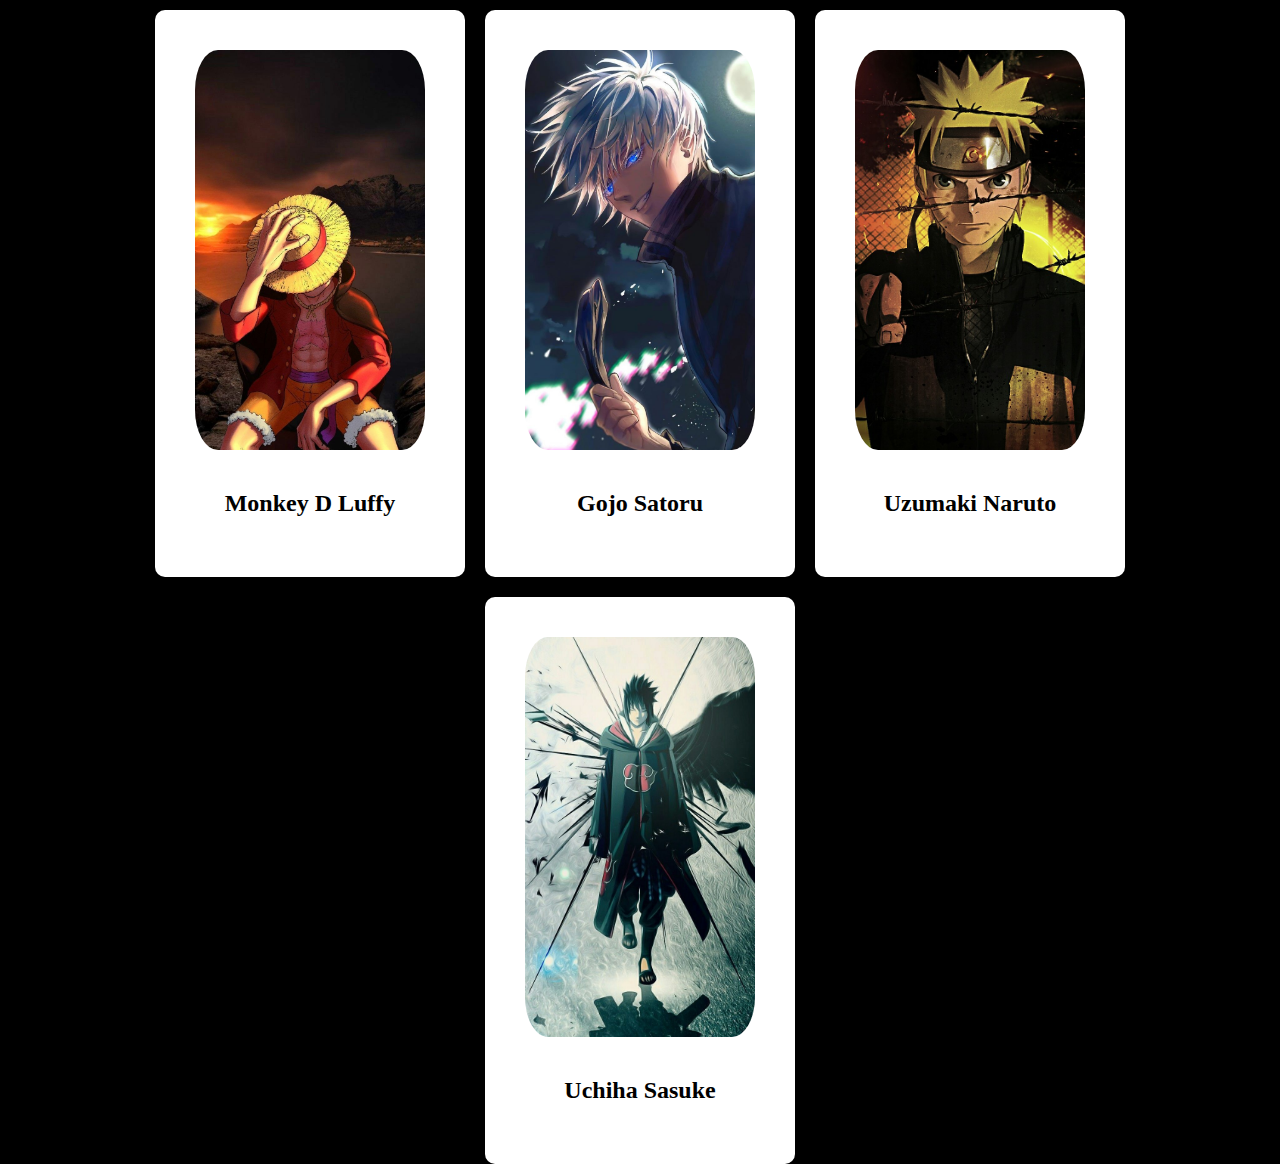
==== images.html @ 6bc8d64e "Add files via upload" ====
<!DOCTYPE html>
<!DOCTYPE html>
<html lang="en">
<head>
    <title>Document</title>
</head>
<style>
    body{
        display: flex;
        flex-wrap: wrap;
        align-items: center;
        justify-content: center;
        height: 100vh;
        margin: 0;
        background-color: black;
        background-size: cover;
        overflow: auto;
    }
    .canvas{
        display: grid;
        flex-direction: column;
        align-items: center;
        justify-content: center;
        background-color: white;
        padding: 40px;
        margin: 10px;
        border-radius: 10px;
        text-align: center;
        max-width: 250px;
    }
    img{
        margin-bottom: 20px;
        border-radius: 10%;
        width: 230px;
        height: 400px;
        object-fit: cover;
    }
</style>
<body>
    <div class="canvas">
        <img src="/Assets/152c0f113f0b5a7456689e70b4f92ca6.jpg" alt="Luffy">
        <div>
            <h2>Monkey D Luffy</h2>
        </div>
    </div>
    <div class="canvas">
        <img src="/Assets/3d7a62064b24d452e0029fc6699378f5.jpg" alt="Gojo">
        <div>
            <h2>Gojo Satoru</h2>
        </div>
    </div>
    <div class="canvas">
        <img src="/Assets/IMG-2eiaxp9m.jpg" alt="Naruto">
        <div>
            <h2>Uzumaki Naruto</h2>
        </div>
    </div>
    <div class="canvas">
        <img src="/Assets/IMG-p9ei78a2.jpg" alt="Sasuke">
        <div>
            <h2>Uchiha Sasuke</h2>
        </div>
    </div>
</body>
</html>
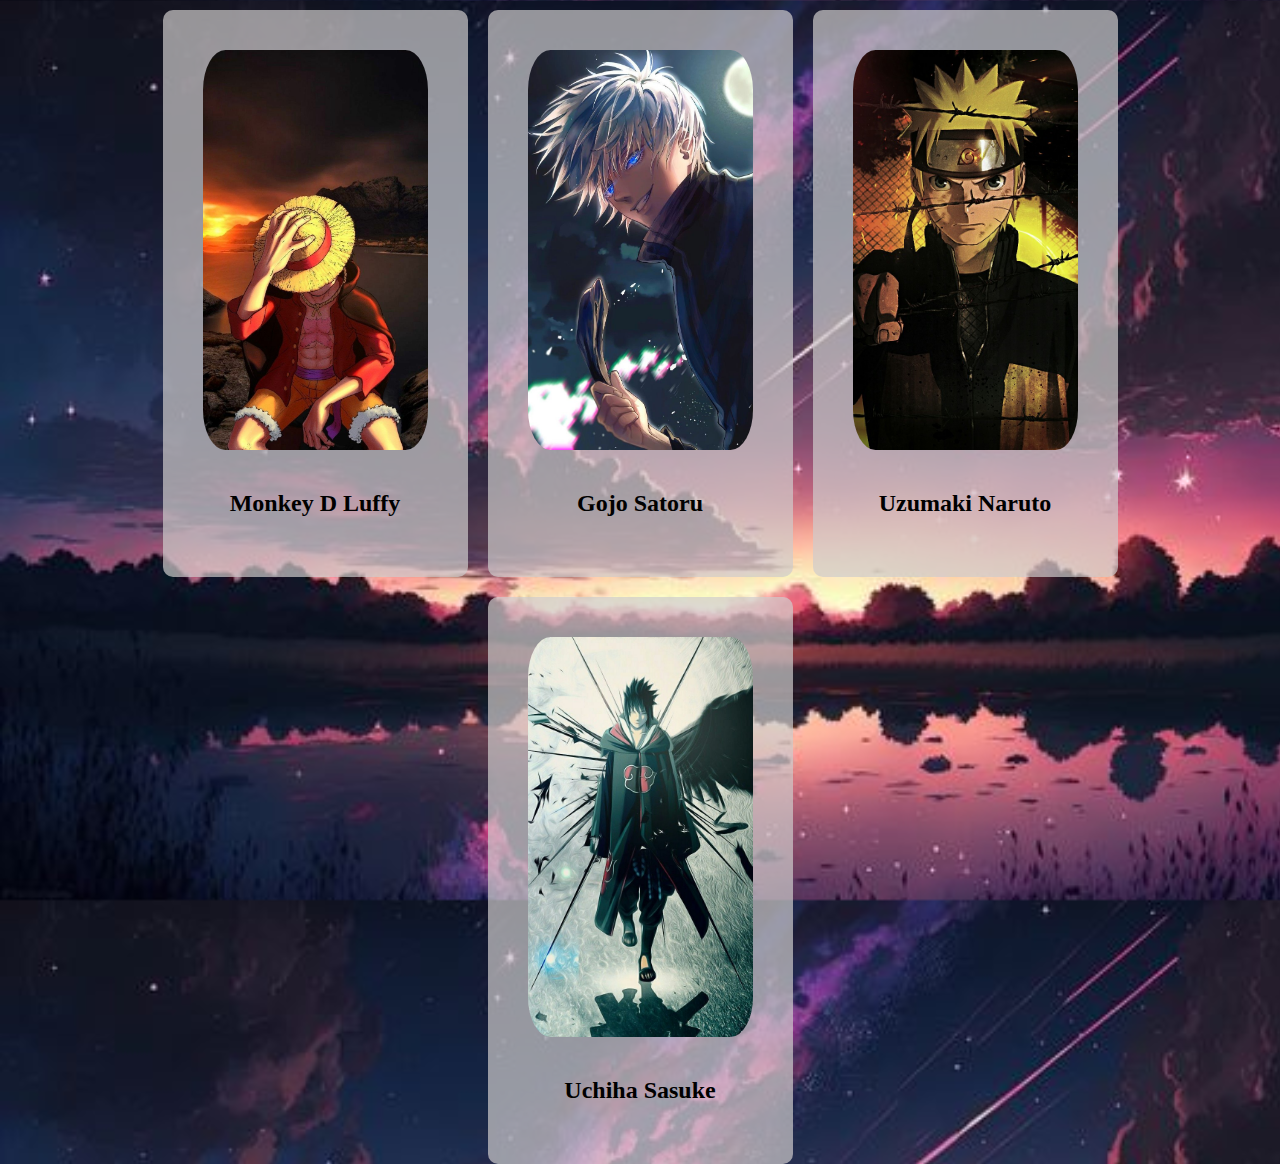
==== commit 89056c15: "Update images.html" ====
--- a/images.html
+++ b/images.html
@@ -1,8 +1,7 @@
-<!DOCTYPE html>
 <!DOCTYPE html>
 <html lang="en">
 <head>
-    <title>Document</title>
+    <title>Images</title>
 </head>
 <style>
     body{
@@ -12,7 +11,7 @@
         justify-content: center;
         height: 100vh;
         margin: 0;
-        background-color: black;
+        background-image: url(/Assets/A\ Purple\ Sunset\ HD\ Wallpaper\,\ HD\ Artist\ 4K\ Wallpapers\,\ Images\ and\ Background\ -\ Wallpapers\ Den.jpg);
         background-size: cover;
         overflow: auto;
     }
@@ -21,7 +20,7 @@
         flex-direction: column;
         align-items: center;
         justify-content: center;
-        background-color: white;
+        background-color: rgba(207, 204, 204, 0.7);
         padding: 40px;
         margin: 10px;
         border-radius: 10px;
@@ -31,7 +30,7 @@
     img{
         margin-bottom: 20px;
         border-radius: 10%;
-        width: 230px;
+        width: 225px;
         height: 400px;
         object-fit: cover;
     }
@@ -62,4 +61,4 @@
         </div>
     </div>
 </body>
-</html>+</html>
